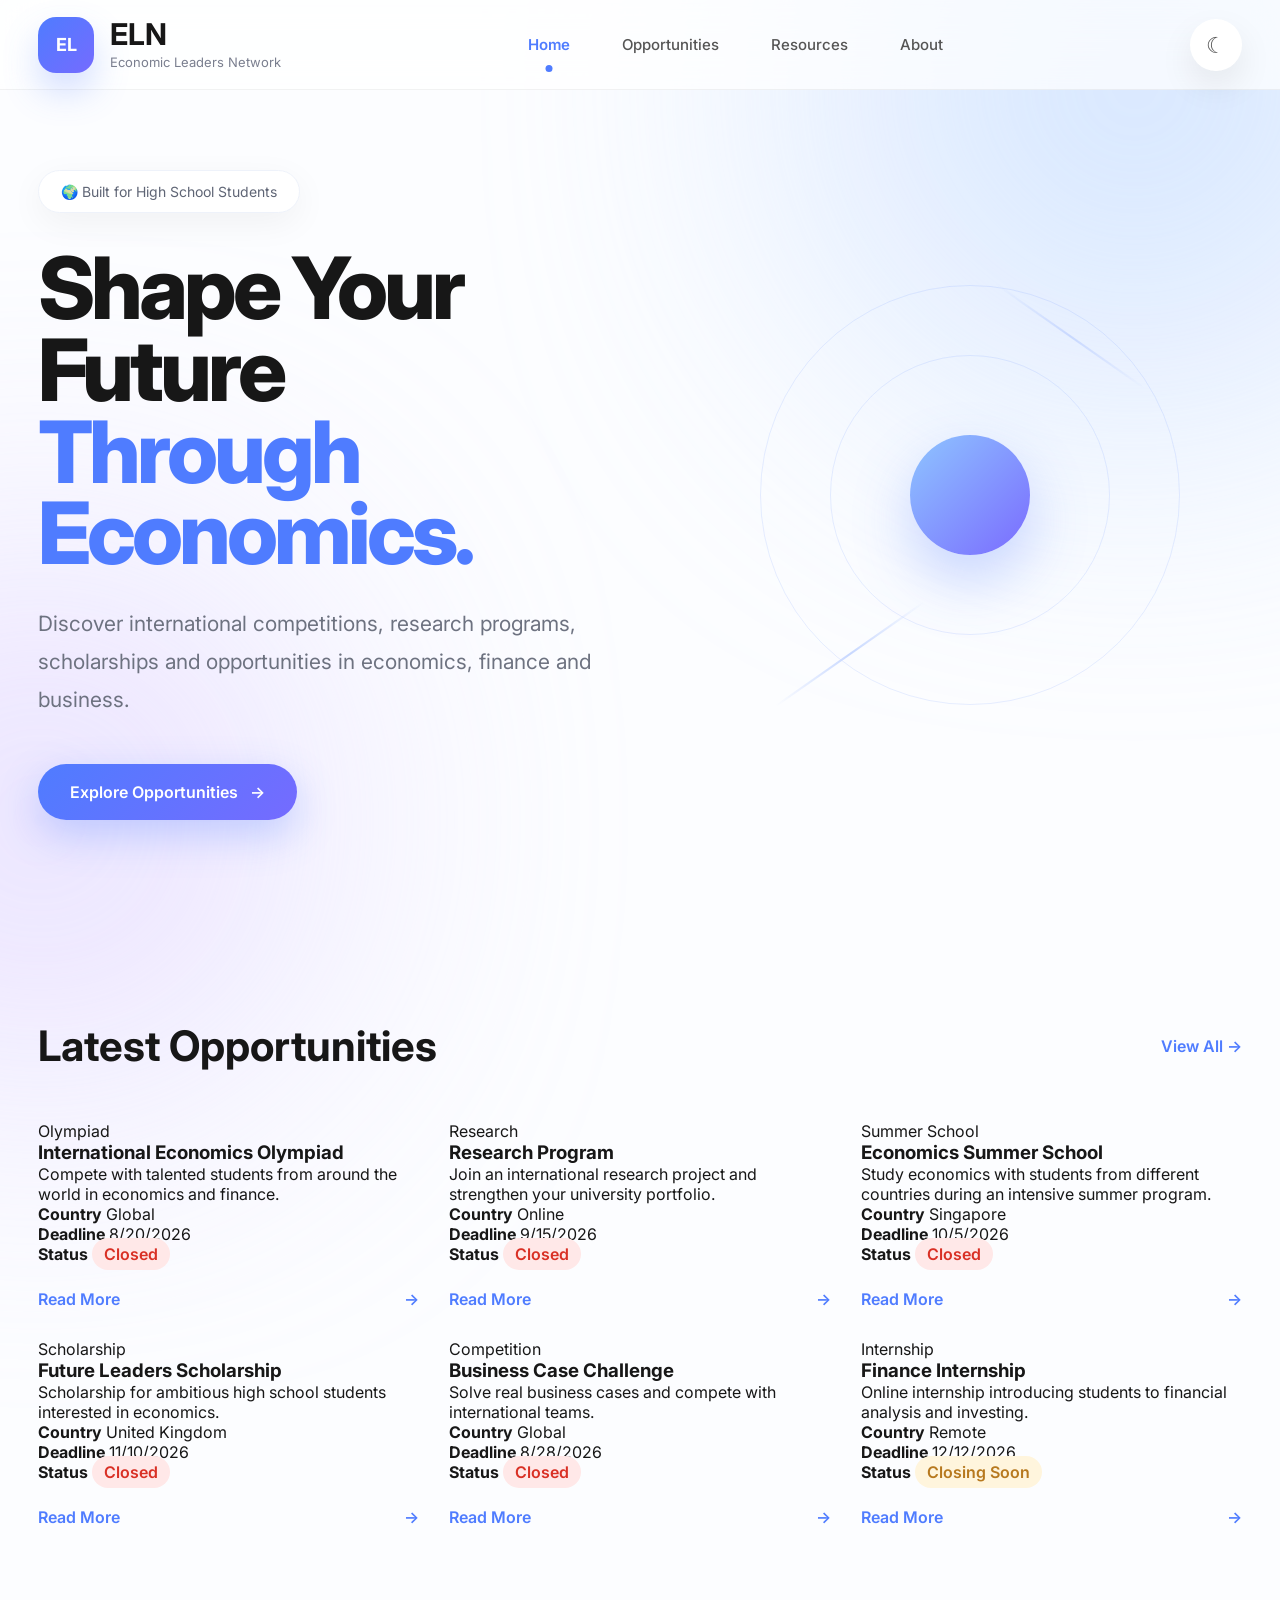
==== index.html @ d498515c "Add files via upload" ====
<!DOCTYPE html>
<html lang="en">

<head>

    <meta charset="UTF-8">
    <meta name="viewport" content="width=device-width, initial-scale=1.0">

    <title>ELN | Economic Leaders Network</title>

    <link rel="preconnect" href="https://fonts.googleapis.com">
    <link rel="preconnect" href="https://fonts.gstatic.com" crossorigin>

    <link href="https://fonts.googleapis.com/css2?family=Inter:wght@300;400;500;600;700;800&display=swap" rel="stylesheet">

    <link rel="stylesheet" href="css/style.css">
    <link rel="stylesheet" href="css/header.css">
    <link rel="stylesheet" href="css/hero.css">
    <link rel="stylesheet" href="css/cards.css">
    <link rel="stylesheet" href="css/darkmode.css">
    <link rel="stylesheet" href="css/responsive.css">

</head>

<body>

<div class="blur blur1"></div>
<div class="blur blur2"></div>

<header class="header">

    <div class="container">

        <a href="index.html" class="logo">

            <div class="logo-box">
                EL
            </div>

            <div>

                <h2>ELN</h2>

                <span>Economic Leaders Network</span>

            </div>

        </a>

        <nav>

            <a class="active" href="index.html">Home</a>
            <a href="opportunities.html">Opportunities</a>
            <a href="resources.html">Resources</a>
            <a href="about.html">About</a>

        </nav>

        <button id="themeToggle">

            ☾

        </button>

    </div>

</header>

<section class="hero">

<div class="container hero-container">

<div class="hero-left">

<div class="badge">

🌍 Built for High School Students

</div>

<h1>

Shape Your Future

<span>

Through Economics.

</span>

</h1>

<p>

Discover international competitions,
research programs, scholarships and
opportunities in economics, finance
and business.

</p>

<a href="opportunities.html" class="hero-button">

Explore Opportunities

<span>→</span>

</a>

</div>

<div class="hero-right">

<div class="circle big"></div>

<div class="circle medium"></div>

<div class="circle small"></div>

<div class="line line1"></div>

<div class="line line2"></div>

</div>

</div>

</section>

<section id="opportunities" class="cards">

<div class="container">

<div class="section-header">

<h2>

Latest Opportunities

</h2>

<a href="opportunities.html">

View All →

</a>

</div>

<div id="cardsContainer">

</div>

</div>

</section>

<script src="js/script.js"></script>
<script src="js/darkmode.js"></script>
<script src="js/animation.js"></script>

</body>

</html>
---- css/style.css ----
/* =========================================
   ELN — Global Styles
========================================= */

:root{

    --primary:#4F7CFF;
    --secondary:#756BFF;

    --text:#171717;
    --text-light:#6D7280;

    --background:#FCFDFF;

    --border:#EDF1FA;

    --shadow:0 20px 60px rgba(25,35,70,.08);

}

*{

    margin:0;
    padding:0;
    box-sizing:border-box;

}

html{

    scroll-behavior:smooth;

}

body{

    font-family:"Inter",sans-serif;

    background:var(--background);

    color:var(--text);

    overflow-x:hidden;

}

a{

    text-decoration:none;

    color:inherit;

}

button{

    font-family:inherit;

    cursor:pointer;

}

.container{

    width:min(1320px,94%);

    margin:auto;

}

/* ==========================
Background
========================== */

.blur{

    position:fixed;

    border-radius:50%;

    filter:blur(140px);

    z-index:-2;

    opacity:.55;

}

.blur1{

    width:650px;

    height:650px;

    background:#b8d4ff;

    top:-240px;

    right:-180px;

}

.blur2{

    width:520px;

    height:520px;

    background:#d5c4ff;

    left:-220px;

    bottom:-180px;

}

/* ==========================
Buttons
========================== */

.hero-button{

    display:inline-flex;

    align-items:center;

    gap:12px;

    padding:18px 32px;

    border-radius:999px;

    background:linear-gradient(135deg,#4F7CFF,#756BFF);

    color:white;

    font-weight:600;

    font-size:16px;

    transition:.35s;

    box-shadow:0 15px 40px rgba(79,124,255,.30);

}

.hero-button:hover{

    transform:translateY(-4px);

    box-shadow:0 25px 60px rgba(79,124,255,.35);

}

.hero-button span{

    transition:.3s;

}

.hero-button:hover span{

    transform:translateX(6px);

}

/* ==========================
Section
========================== */

.cards{

    padding:100px 0;

}

.section-header{

    display:flex;

    justify-content:space-between;

    align-items:center;

    margin-bottom:55px;

}

.section-header h2{

    font-size:46px;

    font-weight:700;

}

.section-header a{

    color:var(--primary);

    font-weight:600;

}

/* ==========================
Cards Grid
========================== */

#cardsContainer{

    display:grid;

    grid-template-columns:repeat(3,1fr);

    gap:28px;

}

/* ==========================
Scrollbar
========================== */

::-webkit-scrollbar{

    width:10px;

}

::-webkit-scrollbar-thumb{

    background:#C9D3E8;

    border-radius:20px;

}

::-webkit-scrollbar-thumb:hover{

    background:#AEBBD8;

}

/* ==========================
Selection
========================== */

::selection{

    background:#4F7CFF;

    color:white;

}
---- css/header.css ----
/* =========================================
   HEADER
========================================= */

.header{

    position:fixed;

    top:0;
    left:0;

    width:100%;

    height:90px;

    display:flex;

    align-items:center;

    z-index:1000;

    background:rgba(255,255,255,.72);

    backdrop-filter:blur(20px);

    -webkit-backdrop-filter:blur(20px);

    border-bottom:1px solid rgba(0,0,0,.05);

}

.header .container{

    display:flex;

    justify-content:space-between;

    align-items:center;

}

/* ==========================
Logo
========================== */

.logo{

    display:flex;

    align-items:center;

    gap:16px;

}

.logo-box{

    width:56px;

    height:56px;

    border-radius:18px;

    background:linear-gradient(135deg,#4F7CFF,#756BFF);

    display:flex;

    justify-content:center;

    align-items:center;

    color:white;

    font-size:18px;

    font-weight:700;

    box-shadow:0 18px 35px rgba(79,124,255,.25);

}

.logo h2{

    font-size:30px;

    font-weight:700;

    line-height:1;

}

.logo span{

    display:block;

    margin-top:5px;

    color:#7A7F8F;

    font-size:13px;

}

/* ==========================
Navigation
========================== */

nav{

    display:flex;

    align-items:center;

    gap:52px;

}

nav a{

    position:relative;

    color:#555;

    font-size:15px;

    font-weight:500;

    transition:.3s;

}

nav a:hover{

    color:#4F7CFF;

}

nav a.active{

    color:#4F7CFF;

    font-weight:600;

}

nav a.active::after{

    content:"";

    position:absolute;

    width:7px;

    height:7px;

    border-radius:50%;

    background:#4F7CFF;

    left:50%;

    transform:translateX(-50%);

    bottom:-18px;

}

/* ==========================
Theme Button
========================== */

#themeToggle{

    width:52px;

    height:52px;

    border:none;

    border-radius:50%;

    background:white;

    color:#555;

    font-size:22px;

    box-shadow:0 15px 35px rgba(0,0,0,.08);

    transition:.3s;

}

#themeToggle:hover{

    transform:translateY(-3px);

    box-shadow:0 22px 45px rgba(0,0,0,.12);

}
---- css/hero.css ----
/* =========================================
   HERO
========================================= */

.hero{

    min-height:100vh;

    display:flex;

    align-items:center;

    padding-top:90px;

}

.hero-container{

    display:grid;

    grid-template-columns:1fr 1fr;

    align-items:center;

    gap:80px;

}

/* ==========================
Left Side
========================== */

.hero-left{

    max-width:620px;

}

.badge{

    display:inline-flex;

    align-items:center;

    gap:10px;

    padding:12px 22px;

    border-radius:999px;

    background:white;

    border:1px solid #EEF2FA;

    box-shadow:0 10px 35px rgba(0,0,0,.05);

    font-size:14px;

    color:#5F6575;

    margin-bottom:35px;

}

.hero h1{

    font-size:86px;

    line-height:0.95;

    font-weight:800;

    letter-spacing:-4px;

    margin-bottom:30px;

}

.hero h1 span{

    color:#4F7CFF;

    display:block;

}

.hero p{

    font-size:21px;

    line-height:1.8;

    color:#6D7280;

    max-width:560px;

    margin-bottom:45px;

}

/* ==========================
Right Side
========================== */

.hero-right{

    position:relative;

    height:560px;

}

/* Rings */

.circle{

    position:absolute;

    border-radius:50%;

    border:1px solid rgba(79,124,255,.12);

}

.big{

    width:420px;

    height:420px;

    top:70px;

    left:80px;

}

.medium{

    width:280px;

    height:280px;

    top:140px;

    left:150px;

}

.small{

    width:120px;

    height:120px;

    background:linear-gradient(135deg,#8EC5FF,#7A6BFF);

    border:none;

    top:220px;

    left:230px;

    box-shadow:0 25px 60px rgba(79,124,255,.30);

}

/* Decorative Lines */

.line{

    position:absolute;

    width:180px;

    height:2px;

    background:linear-gradient(to right,transparent,#C8D8FF,transparent);

}

.line1{

    top:120px;

    left:300px;

    transform:rotate(35deg);

}

.line2{

    bottom:120px;

    left:80px;

    transform:rotate(-35deg);

}

/* Floating Animation */

.big{

    animation:floatBig 8s ease-in-out infinite;

}

.medium{

    animation:floatMedium 6s ease-in-out infinite;

}

.small{

    animation:pulse 4s ease-in-out infinite;

}

@keyframes floatBig{

    0%,100%{

        transform:translateY(0px);

    }

    50%{

        transform:translateY(-18px);

    }

}

@keyframes floatMedium{

    0%,100%{

        transform:translateY(0px);

    }

    50%{

        transform:translateY(14px);

    }

}

@keyframes pulse{

    0%,100%{

        transform:scale(1);

    }

    50%{

        transform:scale(1.08);

    }

}
---- css/cards.css ----
/* ==========================================
   OPPORTUNITY SECTION
========================================== */

.cards{

    padding:120px 0;

}

.section-header{

    display:flex;

    justify-content:space-between;

    align-items:center;

    margin-bottom:50px;

}

.section-header h2{

    font-size:42px;

    font-weight:700;

}

.section-header a{

    color:#4F7CFF;

    font-weight:600;

}

/* ==========================================
Grid
========================================== */

#cardsContainer{

    display:grid;

    grid-template-columns:repeat(3,1fr);

    gap:30px;

}

/* ==========================================
Card
========================================== */

.card{

    background:white;

    border:1px solid #EDF1FA;

    border-radius:24px;

    padding:28px;

    min-height:320px;

    display:flex;

    flex-direction:column;

    transition:.35s;

    box-shadow:0 15px 40px rgba(20,30,60,.05);

}

.card:hover{

    transform:translateY(-8px);

    box-shadow:0 25px 55px rgba(20,30,60,.12);

}

/* ==========================================
Category
========================================== */

.card-category{

    display:inline-block;

    width:max-content;

    padding:8px 16px;

    border-radius:999px;

    background:#EEF4FF;

    color:#4F7CFF;

    font-size:13px;

    font-weight:600;

    margin-bottom:22px;

}

/* ==========================================
Title
========================================== */

.card h3{

    font-size:24px;

    line-height:1.35;

    margin-bottom:16px;

}

/* ==========================================
Description
========================================== */

.card p{

    color:#707684;

    line-height:1.7;

    font-size:15px;

    margin-bottom:28px;

}

/* ==========================================
Information
========================================== */

.info{

    margin-top:auto;

}

.row{

    display:flex;

    justify-content:space-between;

    align-items:center;

    padding:12px 0;

    border-top:1px solid #F2F4F8;

    font-size:14px;

}

.row strong{

    font-weight:600;

}

/* ==========================================
Button
========================================== */

.read-more{

    margin-top:25px;

    display:flex;

    justify-content:space-between;

    align-items:center;

    color:#4F7CFF;

    font-weight:600;

}

.read-more span{

    transition:.3s;

}

.card:hover .read-more span{

    transform:translateX(6px);

}
.open{

background:#EAF8EF;

color:#1E8E3E;

padding:6px 12px;

border-radius:999px;

font-weight:600;

}

.soon{

background:#FFF5DD;

color:#B7791F;

padding:6px 12px;

border-radius:999px;

font-weight:600;

}

.closed{

background:#FFE8E8;

color:#D93025;

padding:6px 12px;

border-radius:999px;

font-weight:600;

}
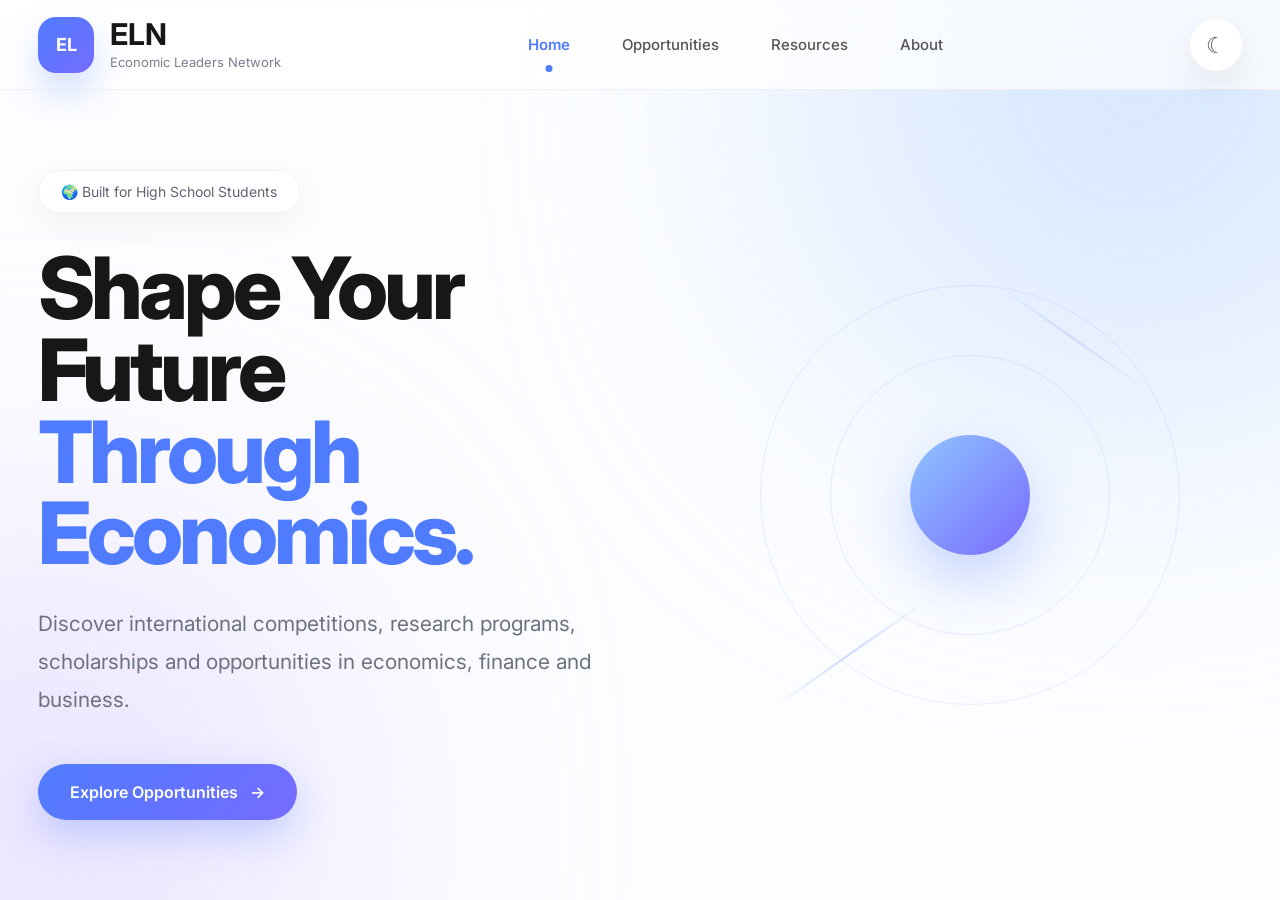
==== commit e529341a: "Fix HTML formatting and remove unnecessary characters" ====
--- a/index.html
+++ b/index.html
@@ -127,33 +127,7 @@
 
 </section>
 
-<section id="opportunities" class="cards">
 
-<div class="container">
-
-<div class="section-header">
-
-<h2>
-
-Latest Opportunities
-
-</h2>
-
-<a href="opportunities.html">
-
-View All →
-
-</a>
-
-</div>
-
-<div id="cardsContainer">
-
-</div>
-
-</div>
-
-</section>
 
 <script src="js/script.js"></script>
 <script src="js/darkmode.js"></script>
@@ -161,4 +135,4 @@
 
 </body>
 
-</html>+</html>
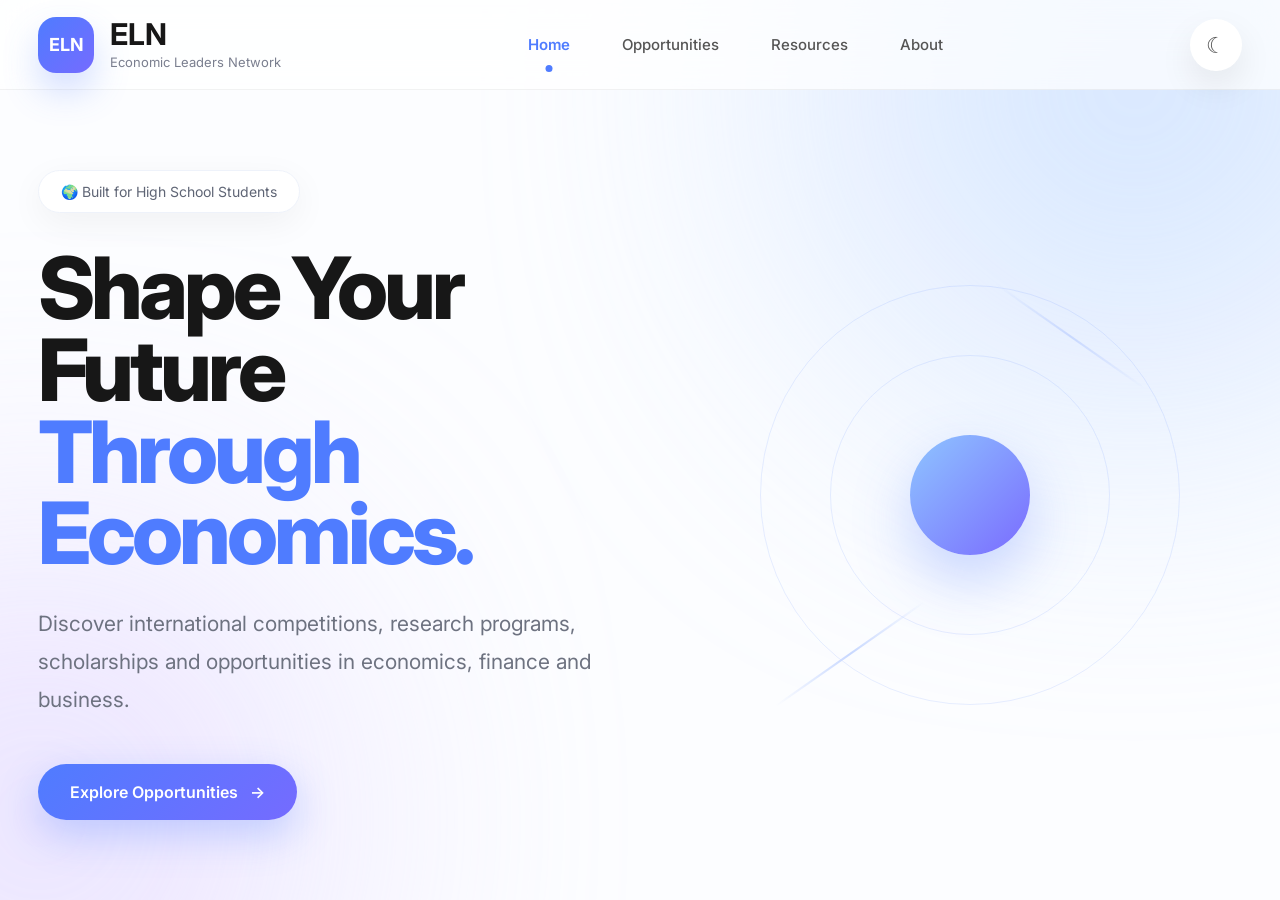
==== commit 580a7ee7: "Fix HTML encoding issues in index.html" ====
--- a/index.html
+++ b/index.html
@@ -34,7 +34,7 @@
         <a href="index.html" class="logo">
 
             <div class="logo-box">
-                EL
+                ELN
             </div>
 
             <div>
